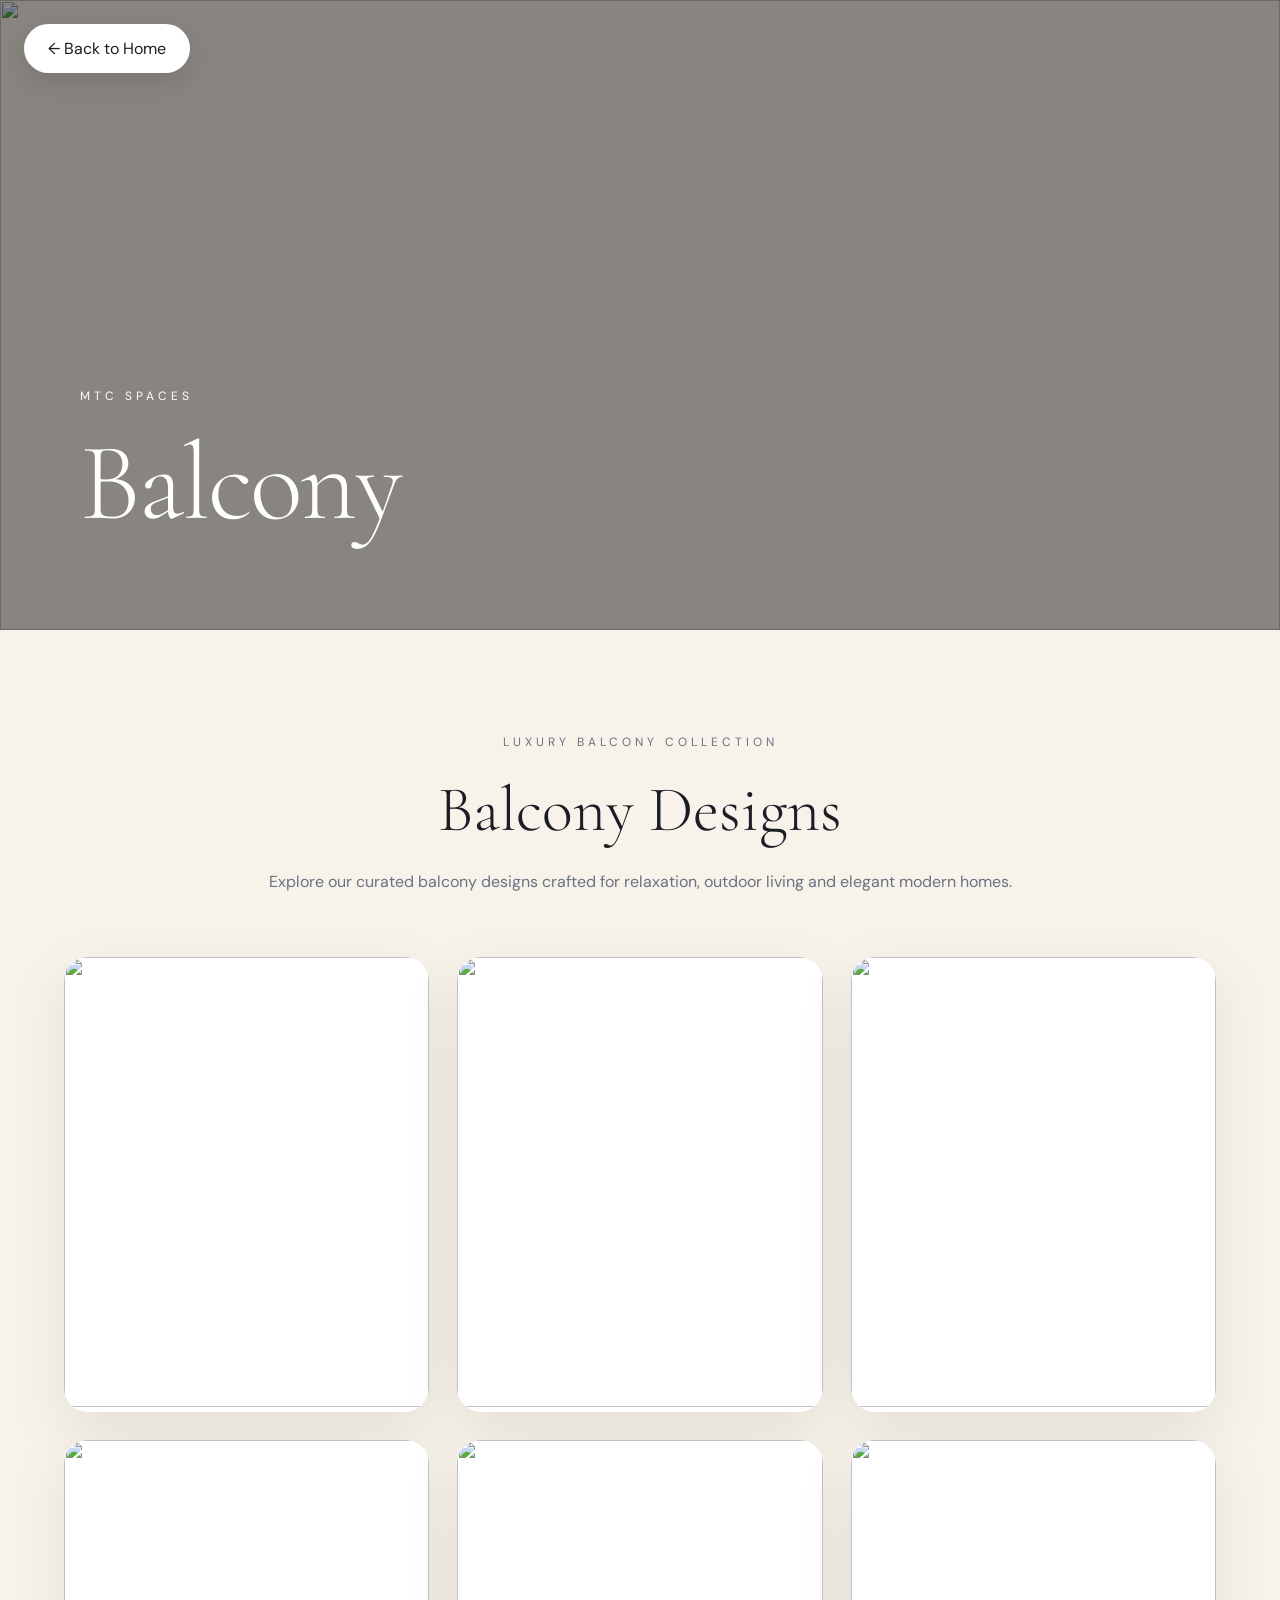
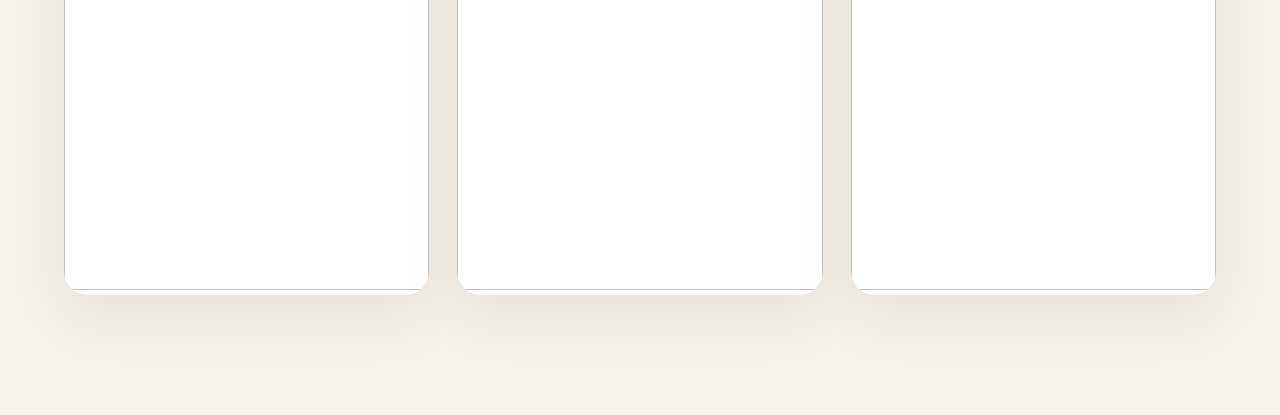
==== balcony.html @ 55f0958c "Add files via upload" ====
<!DOCTYPE html>
<html lang="en">
<head>
<meta charset="UTF-8">
<meta name="viewport" content="width=device-width, initial-scale=1.0">

<title>Kids Room | MTC Spaces</title>

<link href="https://fonts.googleapis.com/css2?family=Cormorant+Garamond:wght@300;400;500;600&family=DM+Sans:wght@300;400;500&display=swap" rel="stylesheet">

<style>

:root{
  --ivory:#F7F2EA;
  --charcoal:#1A1D24;
  --gold:#C2E03A;
  --light-text:#6B7280;
  --border:#E5DED2;
}

*{
  margin:0;
  padding:0;
  box-sizing:border-box;
}

html{
  scroll-behavior:smooth;
}

body{
  background:var(--ivory);
  color:var(--charcoal);
  font-family:'DM Sans',sans-serif;
}

/* HERO */

.hero{
  position:relative;
  height:70vh;
  overflow:hidden;
}

.hero img{
  width:100%;
  height:100%;
  object-fit:cover;
}

.hero-overlay{
  position:absolute;
  inset:0;
  background:rgba(0,0,0,.45);
}

.hero-content{
  position:absolute;
  bottom:80px;
  left:80px;
  color:white;
}

.hero-content p{
  letter-spacing:4px;
  text-transform:uppercase;
  font-size:12px;
  margin-bottom:12px;
}

.hero-content h1{
  font-family:'Cormorant Garamond',serif;
  font-size:110px;
  font-weight:300;
  letter-spacing:-2px;
}

/* BACK BUTTON */

.back-btn{
  position:fixed;
  top:24px;
  left:24px;
  z-index:999;
  text-decoration:none;
  background:white;
  color:var(--charcoal);
  padding:14px 24px;
  border-radius:999px;
  box-shadow:0 10px 25px rgba(0,0,0,.1);
  transition:.3s;
}

.back-btn:hover{
  transform:translateY(-2px);
}

/* INTRO */

.room-intro{
  max-width:900px;
  margin:100px auto 60px;
  text-align:center;
  padding:0 24px;
}

.room-intro span{
  font-size:12px;
  letter-spacing:4px;
  text-transform:uppercase;
  color:var(--light-text);
}

.room-intro h2{
  font-family:'Cormorant Garamond',serif;
  font-size:64px;
  margin-top:20px;
  margin-bottom:20px;
  font-weight:300;
}

.room-intro p{
  color:var(--light-text);
  line-height:1.8;
}

/* GALLERY */

.gallery{
  width:min(1400px,90%);
  margin:auto;
  display:grid;
  grid-template-columns:repeat(3,1fr);
  gap:28px;
  padding-bottom:120px;
}

.gallery-card{
  overflow:hidden;
  border-radius:24px;
  background:white;
  box-shadow:0 20px 60px rgba(0,0,0,.08);
  transition:all .4s ease;
}

.gallery-card img{
  width:100%;
  height:450px;
  object-fit:cover;
  transition:transform .8s cubic-bezier(.23,1,.32,1);
}

.gallery-card:hover{
  transform:translateY(-12px);
  box-shadow:0 35px 80px rgba(0,0,0,.12);
}

.gallery-card:hover img{
  transform:scale(1.08);
}

/* ANIMATION */



/* MOBILE */

@media(max-width:1024px){

  .gallery{
    grid-template-columns:repeat(2,1fr);
  }

  .hero-content h1{
    font-size:64px;
  }
}

@media(max-width:768px){

  .gallery{
    grid-template-columns:1fr;
  }

  .hero-content{
    left:24px;
    bottom:40px;
  }

  .hero-content h1{
    font-size:48px;
  }

  .room-intro h2{
    font-size:42px;
  }
}

</style>
</head>

<body>

<a href="index.html" class="back-btn">
← Back to Home
</a>

<!-- HERO -->

<section class="hero">

<img src="https://drive.google.com/thumbnail?id=1ddA9IJ2SdKcbb6jUSmLryZ-oAonfJ8s8&sz=w1600">

<div class="hero-overlay"></div>

<div class="hero-content">
<p>MTC SPACES</p>
<h1>Balcony</h1>
</div>

</section>

<!-- INTRO -->

<section class="room-intro">

<span>Luxury Balcony Collection</span>

<h2>Balcony Designs</h2>

<p>
Explore our curated balcony designs crafted for relaxation,
outdoor living and elegant modern homes.
</p>

</section>

<!-- GALLERY -->

<section class="gallery">

    <div class="gallery-card">
<img src="https://drive.google.com/thumbnail?id=1KHuLpPxF9s4Vfrcy2gEVQpervMAUMr9m&sz=w1600">
</div>

<div class="gallery-card fade-up">
<img src="https://drive.google.com/thumbnail?id=1npcOFiovV74YR9qW8uZs3vIT756O8Gnm&sz=w1600">
</div>

<div class="gallery-card fade-up">
<img src="https://drive.google.com/thumbnail?id=1W91FCq2HmJ2Wx8eFC04zdqCBOxmLcz_s&sz=w1600">
</div>

<div class="gallery-card fade-up">
<img src="https://drive.google.com/thumbnail?id=1M00JcspwyM2NQvqyHtIkWNmUvq0yiMdP&sz=w1600">
</div>

<div class="gallery-card fade-up">
<img src="https://drive.google.com/thumbnail?id=1KHuLpPxF9s4Vfrcy2gEVQpervMAUMr9m&sz=w1600">
</div>

<div class="gallery-card fade-up">
<img src="https://drive.google.com/thumbnail?id=1npcOFiovV74YR9qW8uZs3vIT756O8Gnm&sz=w1600">
</div>

</section>

</body>
</html>
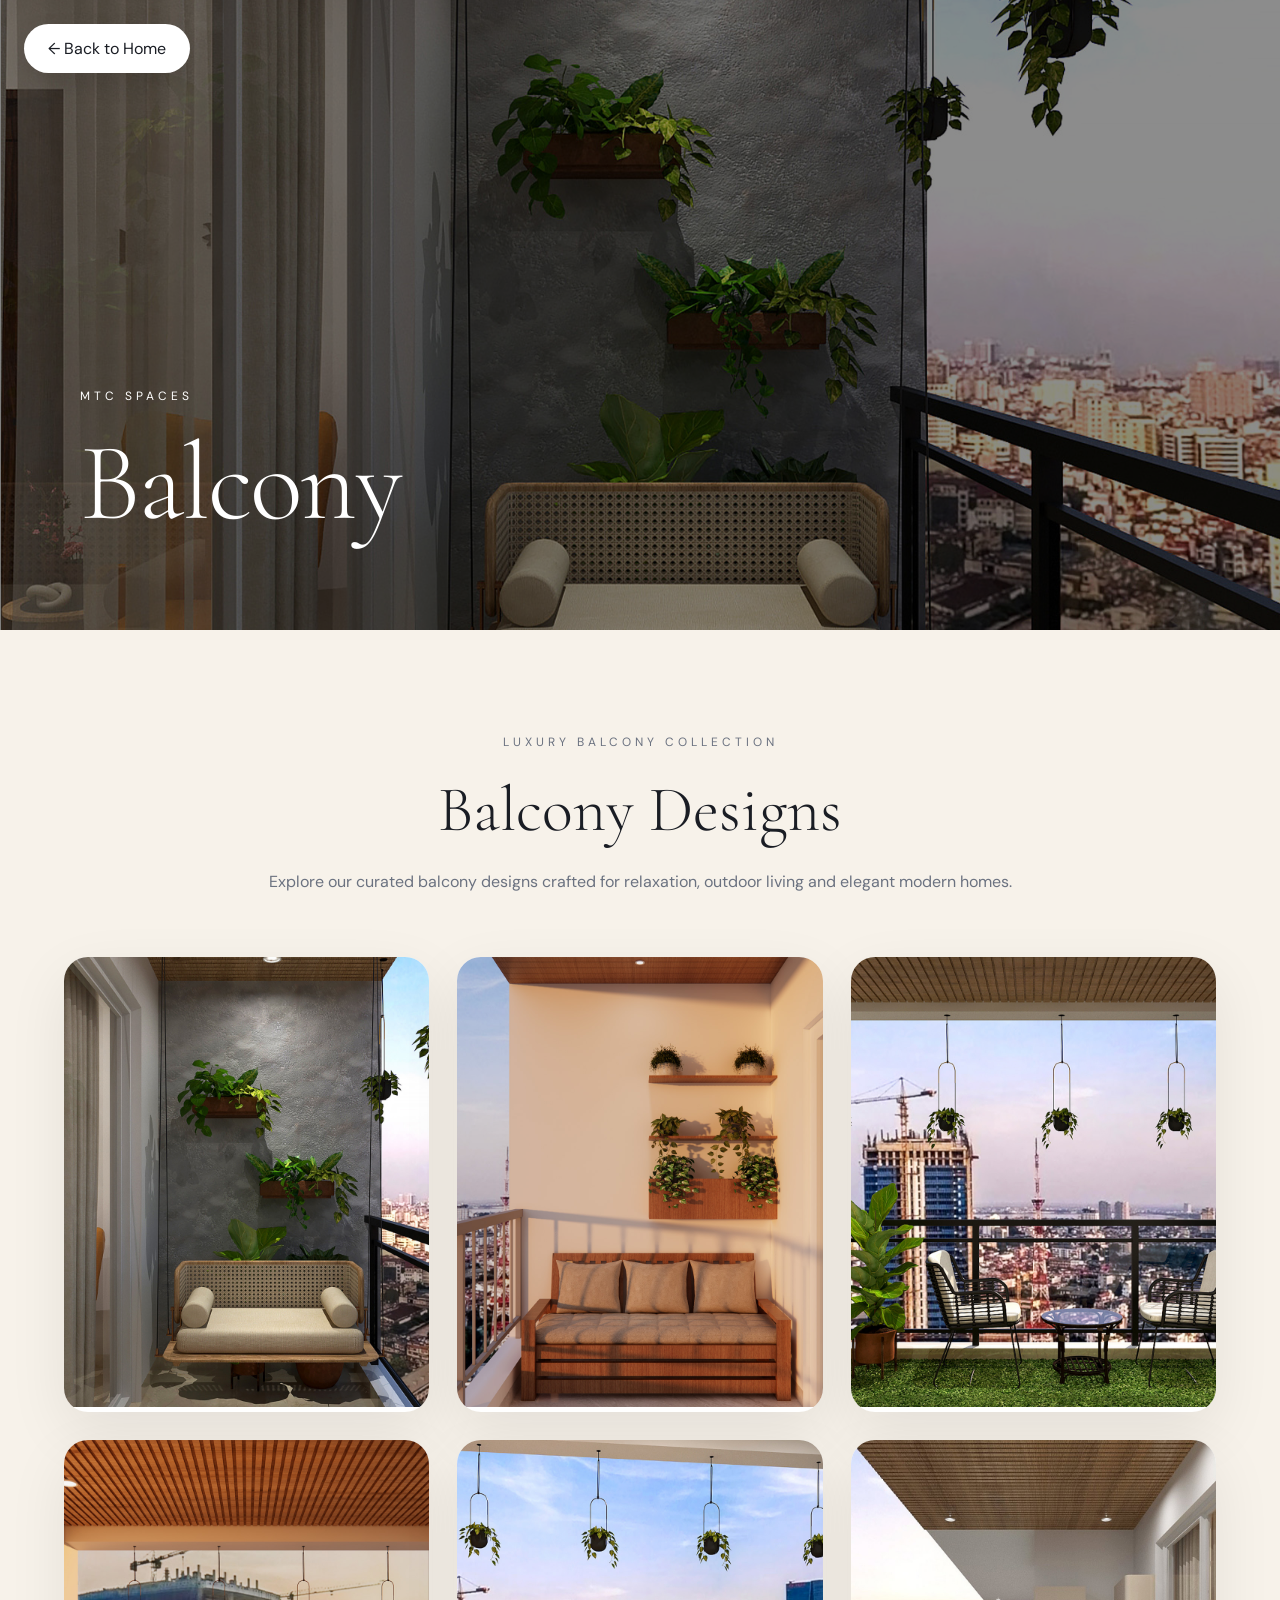
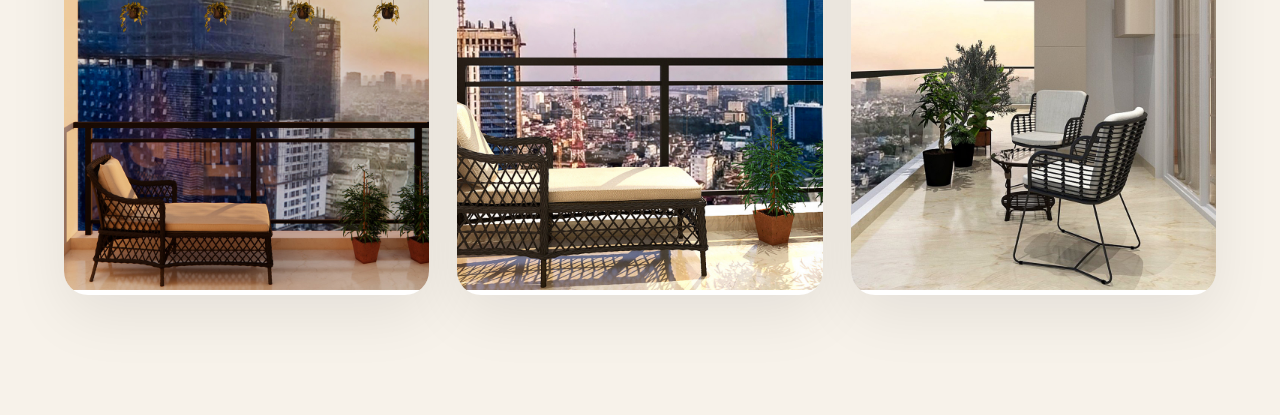
==== commit 3b01b16a: "Initial commit" ====
--- a/balcony.html
+++ b/balcony.html
@@ -197,6 +197,47 @@
   }
 }
 
+
+/* ---- ENHANCED RESPONSIVE (injected) ---- */
+
+/* Prevent horizontal scroll */
+html, body { overflow-x: hidden; width: 100%; }
+img { max-width: 100%; height: auto; }
+* { -webkit-tap-highlight-color: transparent; }
+
+/* Touch target */
+.back-btn { min-height: 44px; display: inline-flex; align-items: center; }
+
+/* Focus */
+a:focus-visible, button:focus-visible { outline: 2px solid #C2E03A; outline-offset: 2px; }
+
+@media (min-width: 768px) and (max-width: 1023px) {
+  .hero { height: 55vh; min-height: 320px; }
+  .hero-content { bottom: 56px; left: 40px; }
+  .hero-content h1 { font-size: clamp(52px, 8vw, 80px); }
+  .back-btn { top: 20px; left: 20px; }
+  .room-intro { margin: 72px auto 48px; padding: 0 32px; }
+  .room-intro h2 { font-size: clamp(40px, 6vw, 56px); }
+  .gallery { width: min(1200px, 92%); gap: 20px; padding-bottom: 80px; grid-template-columns: repeat(2,1fr); }
+  .gallery-card img { height: 340px; }
+  .gallery-card:hover { transform: translateY(-4px); }
+}
+
+@media (max-width: 767px) {
+  .hero { height: 56vw; min-height: 260px; max-height: 420px; }
+  .hero-content { bottom: 28px; left: 16px; right: 16px; }
+  .hero-content h1 { font-size: clamp(34px, 10vw, 52px); }
+  .hero-content p { font-size: 10px; letter-spacing: 2px; }
+  .back-btn { top: 14px; left: 14px; padding: 10px 16px; font-size: 13px; }
+  .room-intro { margin: 56px auto 36px; padding: 0 20px; }
+  .room-intro h2 { font-size: clamp(28px, 8vw, 40px); margin-top: 12px; margin-bottom: 12px; }
+  .room-intro p { font-size: 14px; }
+  .gallery { width: 100%; padding: 0 16px 72px; gap: 16px; grid-template-columns: 1fr; }
+  .gallery-card img { height: 68vw; max-height: 320px; }
+  .gallery-card:hover { transform: none; }
+  .gallery-card:hover img { transform: none; }
+}
+
 </style>
 </head>
 
@@ -210,7 +251,7 @@
 
 <section class="hero">
 
-<img src="https://drive.google.com/thumbnail?id=1ddA9IJ2SdKcbb6jUSmLryZ-oAonfJ8s8&sz=w1600">
+<img src="images/services/balcony/balcony1.jpg">
 
 <div class="hero-overlay"></div>
 
@@ -241,27 +282,27 @@
 <section class="gallery">
 
     <div class="gallery-card">
-<img src="https://drive.google.com/thumbnail?id=1KHuLpPxF9s4Vfrcy2gEVQpervMAUMr9m&sz=w1600">
-</div>
-
-<div class="gallery-card fade-up">
-<img src="https://drive.google.com/thumbnail?id=1npcOFiovV74YR9qW8uZs3vIT756O8Gnm&sz=w1600">
-</div>
-
-<div class="gallery-card fade-up">
-<img src="https://drive.google.com/thumbnail?id=1W91FCq2HmJ2Wx8eFC04zdqCBOxmLcz_s&sz=w1600">
-</div>
-
-<div class="gallery-card fade-up">
-<img src="https://drive.google.com/thumbnail?id=1M00JcspwyM2NQvqyHtIkWNmUvq0yiMdP&sz=w1600">
-</div>
-
-<div class="gallery-card fade-up">
-<img src="https://drive.google.com/thumbnail?id=1KHuLpPxF9s4Vfrcy2gEVQpervMAUMr9m&sz=w1600">
-</div>
-
-<div class="gallery-card fade-up">
-<img src="https://drive.google.com/thumbnail?id=1npcOFiovV74YR9qW8uZs3vIT756O8Gnm&sz=w1600">
+<img src="images/services/balcony/balcony1.jpg">
+</div>
+
+<div class="gallery-card fade-up">
+<img src="images/services/balcony/balcony2.jpg">
+</div>
+
+<div class="gallery-card fade-up">
+<img src="images/services/balcony/balcony3.jpg">
+</div>
+
+<div class="gallery-card fade-up">
+<img src="images/services/balcony/balcony4.jpg">
+</div>
+
+<div class="gallery-card fade-up">
+<img src="images/services/balcony/balcony5.jpg">
+</div>
+
+<div class="gallery-card fade-up">
+<img src="images/services/balcony/balcony6.jpg">
 </div>
 
 </section>
